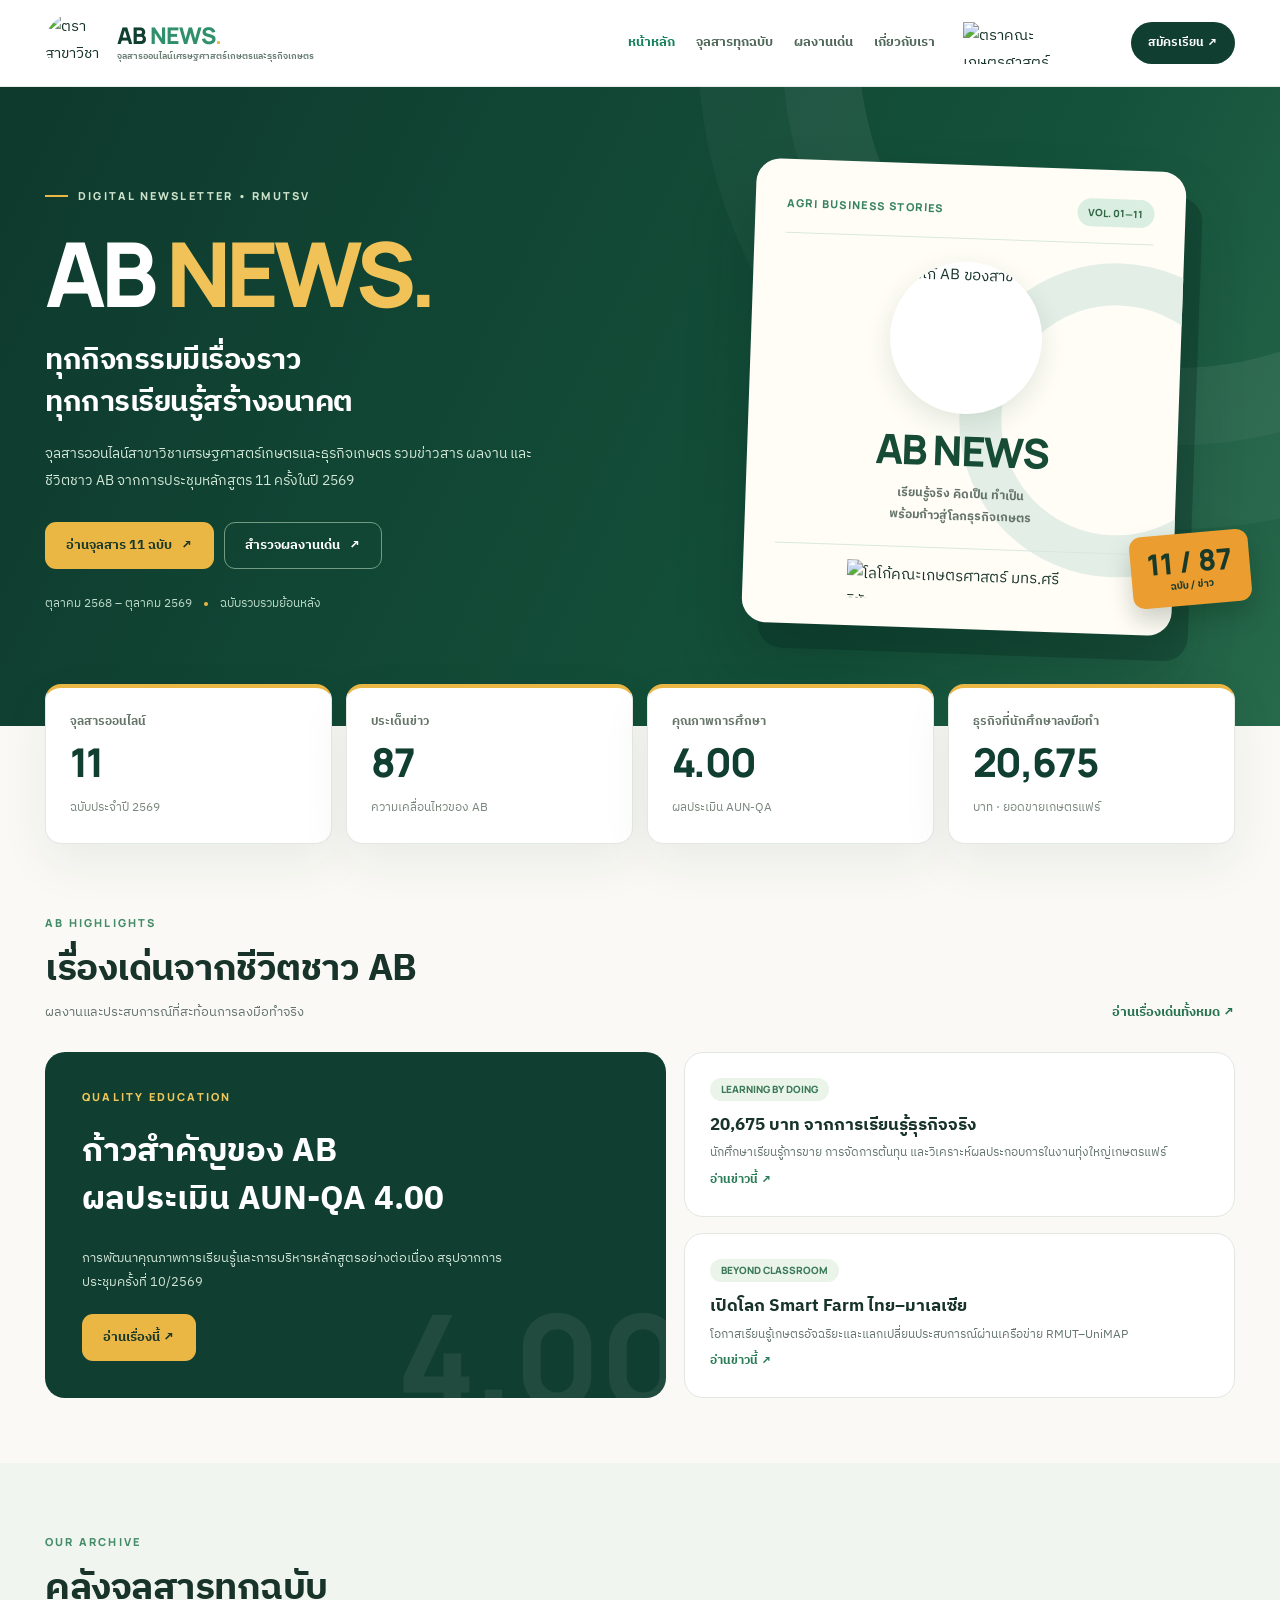
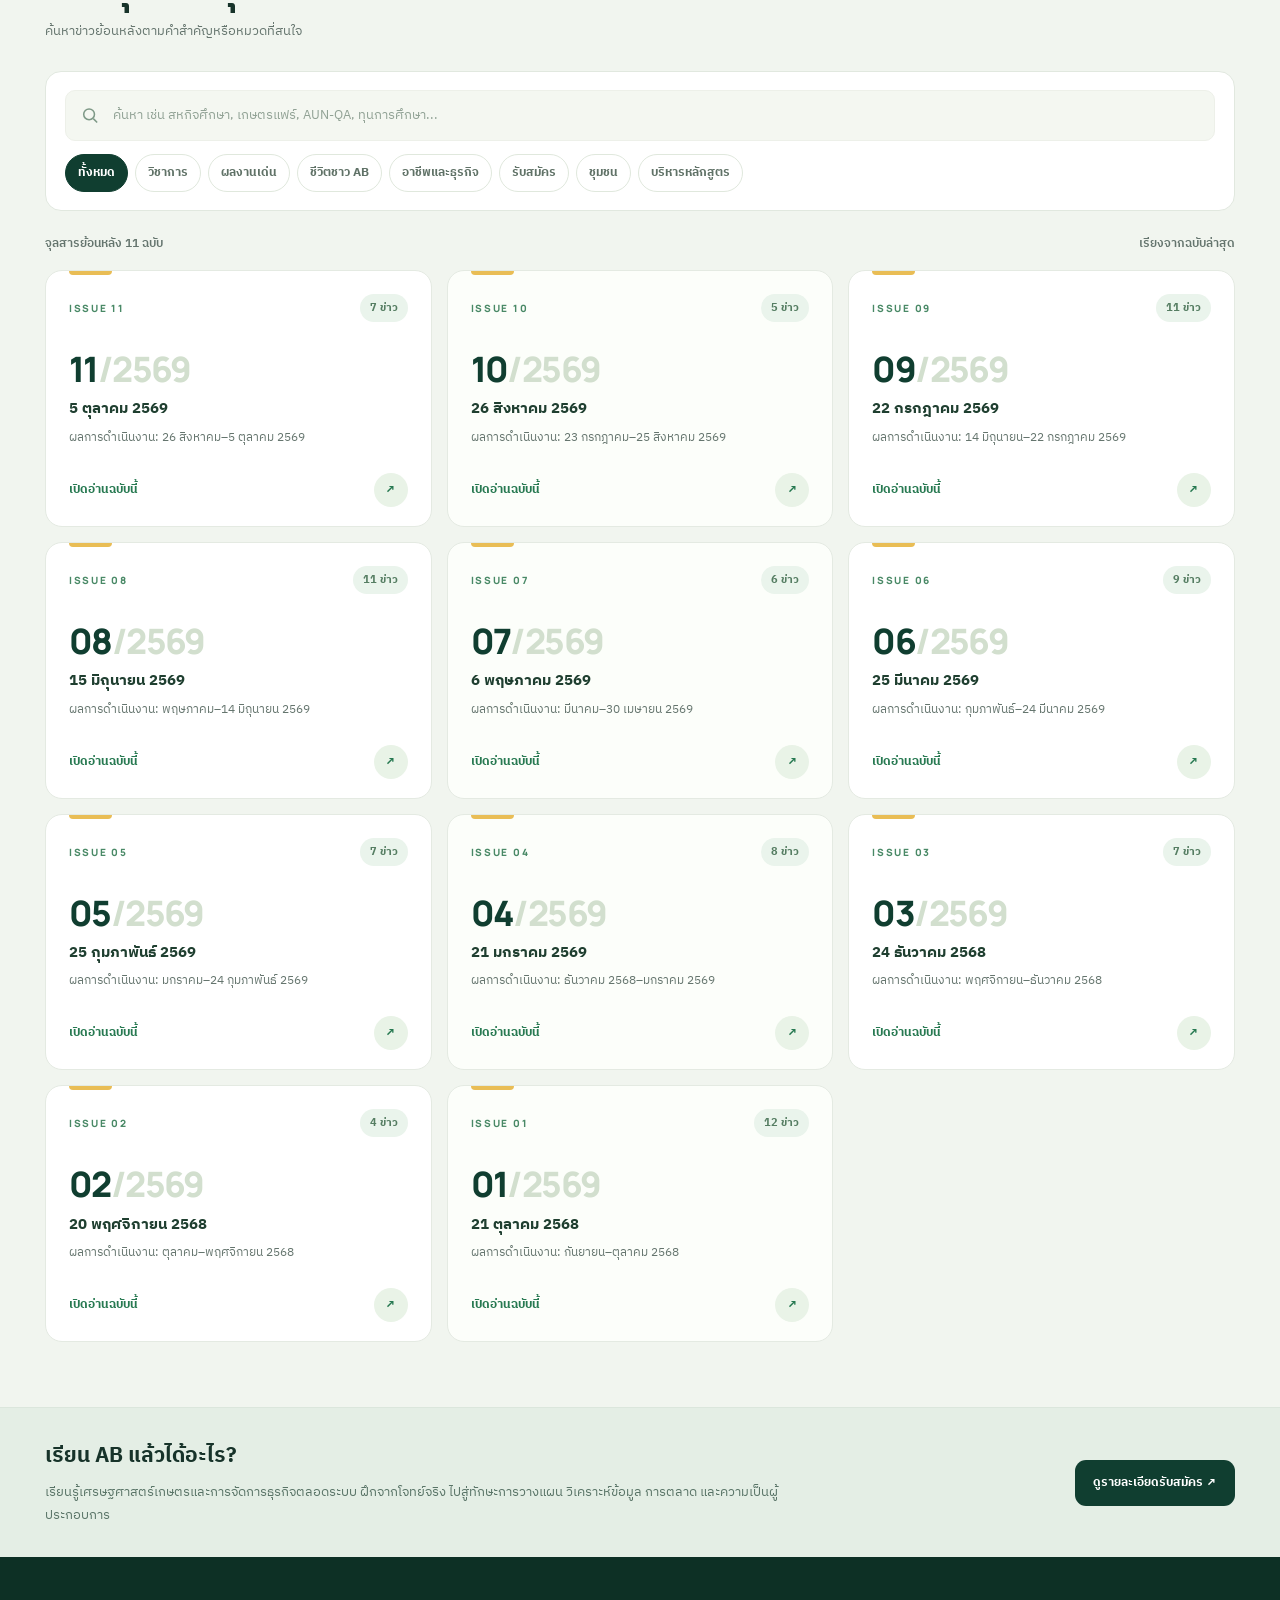
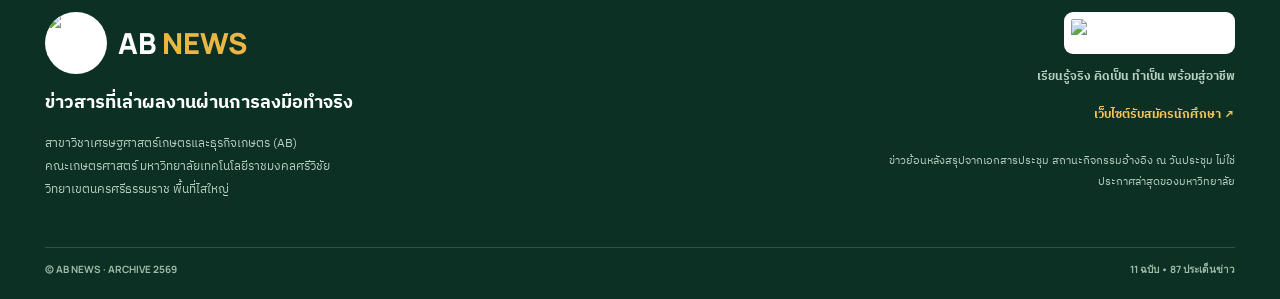
==== index.html @ 900a7d93 "Add files via upload" ====
<!DOCTYPE html>
<html lang="th">
<head>
  <meta charset="UTF-8" />
  <meta name="viewport" content="width=device-width, initial-scale=1" />
  <meta name="theme-color" content="#103e30" />
  <meta name="description" content="AB NEWS จุลสารออนไลน์ สาขาวิชาเศรษฐศาสตร์เกษตรและธุรกิจเกษตร คณะเกษตรศาสตร์ มทร.ศรีวิชัย รวม 11 ฉบับ 87 ข่าว" />
  <title>AB NEWS | จุลสารออนไลน์ สาขาวิชาเศรษฐศาสตร์เกษตรและธุรกิจเกษตร</title>
  <link rel="preconnect" href="https://fonts.googleapis.com">
  <link rel="preconnect" href="https://fonts.gstatic.com" crossorigin>
  <link href="https://fonts.googleapis.com/css2?family=IBM+Plex+Sans+Thai:wght@400;500;600;700&family=Manrope:wght@400;500;600;700;800&display=swap" rel="stylesheet">
  <link rel="icon" type="image/jpeg" href="assets/ab.jpg" />
  <link rel="stylesheet" href="styles.css" />
</head>
<body>
  <a href="#main" class="skip-link">ข้ามไปยังเนื้อหา</a>
  <header class="site-header">
    <div class="container header-inner">
      <a class="brand" href="#/" aria-label="AB NEWS หน้าหลัก">
        <img src="assets/ab.jpg" alt="ตราสาขาวิชา AB" class="brand-ab" />
        <span class="brand-copy"><strong>AB <span>NEWS</span><b class="brand-period">.</b></strong><small>จุลสารออนไลน์เศรษฐศาสตร์เกษตรและธุรกิจเกษตร</small></span>
      </a>
      <nav class="top-nav" aria-label="เมนูหลัก">
        <a href="#/" data-nav="home">หน้าหลัก</a>
        <a href="#/archive" data-nav="archive">จุลสารทุกฉบับ</a>
        <a href="#/highlights" data-nav="highlights">ผลงานเด่น</a>
        <a href="#/about" data-nav="about">เกี่ยวกับเรา</a>
      </nav>
      <div class="header-right">
        <img src="assets/agri.jpg" alt="ตราคณะเกษตรศาสตร์ มหาวิทยาลัยเทคโนโลยีราชมงคลศรีวิชัย" class="header-agri" />
        <a class="header-cta" href="https://admission.rmutsv.ac.th/register.php" target="_blank" rel="noopener noreferrer">สมัครเรียน <span aria-hidden="true">↗</span></a>
      </div>
    </div>
    <div class="mobile-nav" aria-label="เมนูหลักบนมือถือ">
      <a href="#/">หน้าหลัก</a><a href="#/archive">ทุกฉบับ</a><a href="#/highlights">ผลงานเด่น</a><a href="#/about">เกี่ยวกับเรา</a>
    </div>
  </header>
  <main id="main" tabindex="-1"><div id="app"><div class="loading">กำลังโหลด AB NEWS ...</div></div></main>
  <footer class="site-footer">
    <div class="container footer-content">
      <div class="footer-left">
        <div class="footer-mark"><img src="assets/ab.jpg" alt="ตรา AB"/><strong>AB <span>NEWS</span></strong></div>
        <h3>ข่าวสารที่เล่าผลงานผ่านการลงมือทำจริง</h3>
        <p>สาขาวิชาเศรษฐศาสตร์เกษตรและธุรกิจเกษตร (AB)<br/>คณะเกษตรศาสตร์ มหาวิทยาลัยเทคโนโลยีราชมงคลศรีวิชัย<br/>วิทยาเขตนครศรีธรรมราช พื้นที่ไสใหญ่</p>
      </div>
      <div class="footer-right"><img src="assets/agri.jpg" alt="ตราคณะเกษตรศาสตร์" class="footer-agri"/><p><strong>เรียนรู้จริง คิดเป็น ทำเป็น พร้อมสู่อาชีพ</strong></p><a href="https://admission.rmutsv.ac.th/register.php" target="_blank" rel="noopener noreferrer">เว็บไซต์รับสมัครนักศึกษา ↗</a><p class="privacy-note">ข่าวย้อนหลังสรุปจากเอกสารประชุม สถานะกิจกรรมอ้างอิง ณ วันประชุม ไม่ใช่ประกาศล่าสุดของมหาวิทยาลัย</p></div>
    </div>
    <div class="container footer-bottom"><span>© AB NEWS · ARCHIVE 2569</span><span>11 ฉบับ • 87 ประเด็นข่าว</span></div>
  </footer>
  <script src="data.js"></script>
  <script src="app.js"></script>
</body>
</html>
---- styles.css ----
:root {--forest:#103e30;--forest2:#0c3127;--green:#1f6e51;--mint:#dff0e5;--lightmint:#edf5ef;--gold:#eab744;--orange:#eb9d30;--ink:#17332a;--sub:#65756e;--cream:#faf9f5;--card:#fff;--line:#e2e8e1;--font-th:'IBM Plex Sans Thai',Tahoma,sans-serif;--font-en:Manrope,Arial,sans-serif;--shadow:0 18px 50px rgba(21,59,42,.07)}
*{box-sizing:border-box}html{scroll-behavior:smooth}body{margin:0;background:var(--cream);color:var(--ink);font:15px/1.83 var(--font-th)}a{color:inherit;text-decoration:none}button,input{font:inherit}button{cursor:pointer}img{max-width:100%}a:focus-visible,button:focus-visible,input:focus-visible{outline:3px solid var(--orange);outline-offset:3px}.container{width:min(1190px,calc(100% - 52px));margin:0 auto}.skip-link{position:absolute;top:-100px;left:12px;z-index:9999;padding:9px 15px;background:#fff}.skip-link:focus{top:10px}
.site-header{position:sticky;top:0;background:rgba(255,255,255,.96);border-bottom:1px solid #e9ece6;z-index:100;backdrop-filter:blur(12px)}.header-inner{min-height:86px;display:flex;align-items:center;gap:28px}.brand{display:flex;align-items:center;gap:11px;flex-shrink:0}.brand-ab{width:61px;height:61px;object-fit:contain;background:#fff;border-radius:50%}.brand-copy{display:flex;flex-direction:column;gap:1px}.brand-copy strong{font:800 23px/1.2 var(--font-en);letter-spacing:-1px;color:var(--forest)}.brand-copy strong span{color:#31906c}.brand-period{color:var(--gold)}.brand-copy small{font-size:9px;font-weight:600;color:#667b70;line-height:1.4;max-width:225px}.top-nav{margin-left:auto;display:flex;gap:21px;align-items:center}.top-nav a{font-size:13px;font-weight:700;color:#4f6759;white-space:nowrap;padding-block:5px}.top-nav a:hover,.top-nav a.current{color:#15805a}.header-right{display:flex;gap:15px;align-items:center}.header-agri{width:153px;height:42px;object-fit:contain}.header-cta{background:var(--forest);color:#fff;padding:10px 17px;border-radius:999px;font-size:12px;font-weight:700;white-space:nowrap}.header-cta:hover{background:#267251}.mobile-nav{display:none}
.loading{padding:100px 25px;text-align:center;color:var(--sub)}
.hero{background:linear-gradient(116deg,#0e392d 0%,#14523b 70%,#27694b 100%);color:#fff;position:relative;overflow:hidden}.hero:before{content:'';position:absolute;width:640px;height:640px;right:-220px;top:-360px;border:1px solid #ffffff15;border-radius:50%;box-shadow:0 0 0 76px #ffffff09,0 0 0 160px #ffffff08}.hero-inner{display:grid;grid-template-columns:1.05fr .95fr;gap:50px;align-items:center;padding-block:78px 97px;min-height:540px;position:relative}.eyebrow,.kicker{font:800 11px/1.4 var(--font-en);letter-spacing:2.2px}.eyebrow{display:inline-flex;align-items:center;gap:10px;color:#cce2cb}.eyebrow:before{content:'';width:23px;height:2px;background:var(--gold)}.hero h1{font-family:var(--font-en);font-weight:800;font-size:76px;font-size:clamp(59px,7vw,94px);line-height:1;letter-spacing:-5px;margin:22px 0 22px;white-space:nowrap}.hero h1 span{color:#f0c258}.hero h2{font-size:clamp(21px,2.3vw,31px);line-height:1.43;font-weight:700;letter-spacing:-.5px;margin:0 0 16px}.hero p{color:#d3e8da;line-height:1.95;font-size:14px;max-width:500px}.hero-actions{display:flex;gap:10px;flex-wrap:wrap;margin-top:27px}.btn{display:inline-flex;justify-content:center;align-items:center;gap:9px;font-size:13px;font-weight:700;border-radius:11px;padding:11px 20px;border:1px solid transparent}.btn-lime{background:var(--gold);color:#193828}.btn-lime:hover{background:#f3d177}.btn-outline{border:1px solid #719c83;color:#fff}.btn-outline:hover{background:#ffffff17}.btn-white{background:#fff;color:var(--forest);border:1px solid var(--line)}.hero-meta{display:flex;align-items:center;gap:12px;color:#bcdaca;font-size:12px;margin-top:24px}.dot{width:4px;height:4px;border-radius:50%;background:var(--gold)}
.hero-visual{display:flex;justify-content:center;align-items:center;position:relative}.cover-card{width:min(430px,100%);background:#fffdf6;color:var(--ink);border-radius:24px;box-shadow:17px 25px 0 #072a2054,0 40px 65px #001c143b;transform:rotate(2deg);padding:29px 31px 28px;position:relative;overflow:hidden;min-height:384px}.cover-card:before{content:'';position:absolute;right:-95px;top:93px;width:230px;height:230px;border:42px solid #e0ede5;border-radius:50%;opacity:.9}.cover-top{display:flex;justify-content:space-between;align-items:center;gap:10px;border-bottom:1px solid #dae8dd;padding-bottom:16px;position:relative;z-index:2}.cover-top .cover-kicker{font:800 11px var(--font-en);letter-spacing:1.4px;color:#388364}.cover-top .cover-issue{font:800 10px var(--font-en);background:#dbeee2;padding:7px 11px;border-radius:999px;color:#326947}.cover-ab{position:relative;z-index:2;width:152px;height:152px;object-fit:contain;display:block;margin:23px auto 13px;border-radius:50%;box-shadow:0 9px 26px #1d4d3020;background:#fff}.cover-title{position:relative;z-index:2;font:800 41px/1.13 var(--font-en);color:#164b35;text-align:center;letter-spacing:-1.4px}.cover-desc{position:relative;z-index:2;text-align:center;color:#64746b;font-weight:700;font-size:12px;margin:11px auto 20px;max-width:270px}.cover-bottom{border-top:1px solid #dae8dd;position:relative;z-index:2;padding-top:14px;display:flex;align-items:center;justify-content:center}.cover-agri{width:222px;height:38px;object-fit:contain}.hero-float{position:absolute;right:-15px;bottom:24px;padding:13px 17px;background:var(--orange);color:#183a2a;border-radius:12px;box-shadow:0 12px 25px #00190035;transform:rotate(-5deg);text-align:center;font-size:10px;font-weight:700;line-height:1.4}.hero-float b{display:block;font:800 29px/1.1 var(--font-en)}
.metrics{display:grid;grid-template-columns:repeat(4,1fr);gap:14px;position:relative;margin-top:-42px;z-index:2}.metric{background:#fff;border:1px solid #e3e9e0;border-radius:16px;padding:23px 24px;box-shadow:var(--shadow);border-top:4px solid var(--gold)}.metric .label{font-size:12px;color:#647468;font-weight:700}.metric strong{font-family:var(--font-en);font-weight:800;font-size:36px;font-size:clamp(29px,3.1vw,42px);line-height:1.5;letter-spacing:-1.7px;color:var(--forest);display:block}.metric span{font-size:11.5px;color:#7a877d}
.section{padding:65px 0}.section.alt{background:#f1f5ef}.kicker{color:#438c67}.section-heading{display:flex;align-items:end;justify-content:space-between;gap:20px;margin-bottom:27px}.section-heading h2{font-size:clamp(25px,3vw,37px);margin:7px 0 5px;letter-spacing:-.5px;line-height:1.42}.section-heading p{color:var(--sub);margin:0;font-size:13px}.text-link{color:#27734f;font-size:13px;font-weight:700;white-space:nowrap}.text-link:hover{text-decoration:underline}
.feature-grid{display:grid;grid-template-columns:1.06fr .94fr;gap:18px}.featured-main{background:var(--forest);color:#fff;border-radius:20px;min-height:345px;padding:37px;display:flex;flex-direction:column;position:relative;overflow:hidden}.featured-main:after{content:'4.00';position:absolute;right:-20px;bottom:-47px;font:800 128px var(--font-en);color:#ffffff12}.featured-main .kicker{color:#f0c85a}.featured-main h3{font-size:clamp(24px,3vw,33px);line-height:1.45;max-width:470px;margin:24px 0 10px;position:relative;z-index:1}.featured-main p{color:#d0e5d7;font-size:13px;max-width:440px;position:relative;z-index:1}.featured-main a{margin-top:auto;position:relative;z-index:1;align-self:start}.big-number{display:none}.feature-stack{display:grid;grid-template-rows:1fr 1fr;gap:16px}.feature-small{background:#fff;border:1px solid var(--line);border-radius:19px;padding:25px;display:flex;flex-direction:column}.feature-small .mini-num{color:#3b7958;background:#eaf4e9;display:inline-block;align-self:start;font:800 10px/1.5 var(--font-en);padding:4px 11px;border-radius:999px}.feature-small h3{font-size:17px;line-height:1.5;margin:12px 0 5px}.feature-small p{font-size:12px;color:var(--sub);line-height:1.65;margin:0}.feature-small a{margin-top:auto;font-size:12px;font-weight:700;color:#287d55;padding-top:6px}
.archive-controls{background:#fff;border-radius:16px;border:1px solid #e1e8df;padding:18px 19px;margin-bottom:22px}.search-wrap{min-height:51px;background:#f4f7f1;border:1px solid #edf0e9;border-radius:10px;display:flex;align-items:center;gap:12px;padding:0 15px}.search-wrap svg{width:19px;height:19px;color:#7e9987}.search-wrap input{background:transparent;border:0;outline:0;width:100%;font-size:13px;color:var(--ink)}.search-wrap input::placeholder{color:#91a295}.chips{display:flex;gap:7px;flex-wrap:wrap;margin-top:13px}.chip{background:#fff;border:1px solid #e0e8dd;border-radius:999px;padding:7px 12px;font-size:12px;color:#607267;font-weight:700}.chip:hover{border-color:#7fba90}.chip.active{background:var(--forest);color:#fff;border-color:var(--forest)}.count-row{display:flex;justify-content:space-between;color:var(--sub);font-size:12px;margin-bottom:15px;font-weight:600}.issue-grid{display:grid;grid-template-columns:repeat(3,1fr);gap:15px}.issue-card{background:#fff;border:1px solid #e4eae2;border-radius:17px;padding:23px 23px 19px;display:flex;flex-direction:column;min-height:236px;position:relative;transition:transform .2s,box-shadow .2s,border-color .2s}.issue-card:before{content:'';position:absolute;top:0;left:23px;width:43px;height:4px;border-radius:0 0 4px 4px;background:#e9bd55}.issue-card:hover{transform:translateY(-4px);box-shadow:var(--shadow);border-color:#bed6c7}.issue-top{display:flex;align-items:center;justify-content:space-between}.issue-no{font:800 10px var(--font-en);letter-spacing:1.7px;color:#498966}.issue-count{font-size:11px;font-weight:700;color:#557d62;background:#eaf4ec;padding:4px 10px;border-radius:999px}.issue-card h3{font:800 35px/1.15 var(--font-en);letter-spacing:-1.6px;color:var(--forest);margin:27px 0 6px}.issue-card h4{font-weight:700;margin:0;color:#1f3f30}.issue-card p{font-size:12px;color:var(--sub);margin:4px 0}.issue-card .bottom{margin-top:auto;padding-top:20px;display:flex;justify-content:space-between;align-items:center;font-size:12px;font-weight:700;color:#277951}.issue-card .arrow{display:grid;place-items:center;width:34px;height:34px;border-radius:50%;background:#e9f3e7}.issue-card:nth-child(3n+2){background:#fcfefa}
.result-grid{display:grid;grid-template-columns:repeat(2,1fr);gap:13px}.story-card{background:#fff;border:1px solid var(--line);border-radius:16px;padding:23px;display:flex;flex-direction:column;transition:transform .2s,box-shadow .2s}.story-card:hover{transform:translateY(-3px);box-shadow:var(--shadow)}.story-tags{display:flex;gap:7px;align-items:center;flex-wrap:wrap}.tag,.tag-status{display:inline-block;border-radius:999px;padding:4px 10px;font-size:11px;font-weight:700}.tag{background:#e9f4ed;color:#327353}.tag-status{background:#fbf0d8;color:#916f25}.story-card h3{font-size:17px;line-height:1.57;margin:12px 0 7px}.story-card p{font-size:13px;color:var(--sub);margin:0 0 13px}.story-card .story-bottom{margin-top:auto;border-top:1px solid var(--line);padding-top:12px;font-size:11px;color:#728579}.empty{background:#fff;border:1px dashed #b9cabc;border-radius:13px;text-align:center;padding:50px;color:var(--sub)}
.intro-strip{background:#e4eee5;border-top:1px solid #dbe6dc}.intro-strip-inner{display:flex;gap:20px;align-items:center;justify-content:space-between;padding:29px 0}.intro-strip h3{font-size:21px;margin:0 0 5px}.intro-strip p{color:#597467;max-width:760px;font-size:13px;margin:0}.strip-cta{padding:12px 18px;border-radius:11px;background:var(--forest);color:#fff;font-size:12px;font-weight:700;white-space:nowrap}
.subhero{background:linear-gradient(110deg,#113b2e,#1b5e42);color:#fff;position:relative;overflow:hidden}.subhero:after{content:'';position:absolute;right:-90px;top:-120px;width:320px;height:320px;border:55px solid #ffffff12;border-radius:50%}.subhero-inner{position:relative;z-index:1;padding:52px 0 59px}.breadcrumb{font-size:12px;color:#bfd7c9}.breadcrumb a:hover{text-decoration:underline}.subhero h1{font-size:clamp(29px,4vw,44px);line-height:1.4;margin:15px 0 7px}.subhero p{color:#d2e7d9;max-width:750px;font-size:14px}.subhero .issue-bignum{font-family:var(--font-en);font-weight:800;font-size:92px;font-size:clamp(63px,9vw,116px);line-height:1.06;letter-spacing:-4px;color:#f0c45d;margin:17px 0 3px}.meeting-details{display:flex;gap:16px;flex-wrap:wrap;color:#d4e7d9;font-size:13px;margin-top:15px}.meeting-details span:before{content:'•';padding-right:11px;color:var(--gold)}.subhero-logos{display:flex;align-items:center;gap:10px;background:#fff;padding:8px 12px;border-radius:12px;width:fit-content;margin-top:18px}.subhero-logos .sh-ab{width:43px;height:43px;object-fit:contain;border-radius:50%}.subhero-logos .sh-agri{width:169px;height:35px;object-fit:contain}
.issue-body{padding:38px 0 76px}.back-link{color:#377c55;font-size:13px;font-weight:700;display:inline-block;margin-bottom:18px}.issue-warning{background:#fff8e9;border:1px solid #f0dfba;color:#796437;padding:12px 15px;font-size:12px;border-radius:10px;margin-bottom:18px}.issue-layout{display:grid;grid-template-columns:minmax(0,1fr) 280px;gap:24px}.issue-list{display:flex;flex-direction:column;gap:11px}.news-entry{display:grid;grid-template-columns:43px 1fr;gap:17px;scroll-margin-top:104px;background:#fff;border:1px solid var(--line);border-radius:14px;padding:22px 23px}.news-entry .ordinal{color:#d2aa48;font:800 27px/1.25 var(--font-en)}.news-entry h2{font-size:18px;line-height:1.52;margin:10px 0 6px}.news-entry p{color:#62746a;font-size:14px;margin:0}.article-anchor{font-size:11px;color:#36825b;font-weight:700;display:inline-block;margin-top:13px}.issue-aside{position:sticky;top:109px;align-self:start}.aside-box{background:#fff;border:1px solid var(--line);border-radius:14px;padding:21px;margin-bottom:13px}.aside-box h3{font-size:16px;margin:4px 0 12px}.aside-box p{font-size:12px;color:var(--sub)}.aside-box .btn{width:100%;margin-top:7px;padding-inline:8px}.aside-num{font:800 46px/1.2 var(--font-en);color:var(--forest)}.toc-list{padding:0;list-style:none;margin:0}.toc-list li{border-top:1px solid var(--line)}.toc-list a{display:flex;gap:9px;font-size:12px;line-height:1.6;padding:9px 0}.toc-list a:hover{color:#298456}.toc-list b{color:#d4a542;font-family:var(--font-en)}
.about-grid,.highlight-grid{display:grid;grid-template-columns:repeat(2,1fr);gap:17px}.about-card,.highlight-hero{background:#fff;border:1px solid var(--line);border-radius:17px;padding:28px}.about-card h3{font-size:19px;margin:5px 0 8px}.about-card p,.about-card li,.highlight-hero p{font-size:13px;color:var(--sub)}.about-card ul{padding-left:23px}.highlight-hero h3{font-size:21px;margin:14px 0 7px}.highlight-icon{font-size:29px;color:var(--green)}.highlight-value{font:800 39px var(--font-en);color:var(--forest)}
.site-footer{background:#0d3025;color:#fff}.footer-content{display:flex;gap:40px;justify-content:space-between;padding:55px 0 34px}.footer-left h3{font-size:18px;margin:13px 0}.footer-left p,.footer-right p{font-size:12px;color:#b7d0c1;line-height:1.9}.footer-mark{display:flex;gap:11px;align-items:center}.footer-mark img{width:62px;height:62px;object-fit:contain;border-radius:50%;background:#fff}.footer-mark strong{font:800 29px var(--font-en)}.footer-mark strong span{color:var(--gold)}.footer-right{text-align:right;max-width:350px}.footer-right .footer-agri{width:245px;height:55px;object-fit:contain;background:#fff;border-radius:9px;padding:7px}.footer-right a{font-size:12px;color:#f1c65c;font-weight:700}.footer-right .privacy-note{margin-top:23px;font-size:11px}.footer-bottom{display:flex;justify-content:space-between;border-top:1px solid #ffffff26;color:#9bbca7;padding:14px 0 22px;font:700 10px var(--font-en)}
@media(max-width:1120px){.top-nav{gap:12px}.top-nav a{font-size:12px}.header-agri{width:127px}.header-inner{gap:16px}.brand-copy small{max-width:190px}.brand-ab{width:54px;height:54px}.brand-copy strong{font-size:21px}.hero-inner{gap:25px}}
@media(max-width:920px){.top-nav{display:none}.mobile-nav{display:flex;justify-content:center;gap:22px;padding:8px 16px 10px;border-top:1px solid var(--line)}.mobile-nav a{font-size:12px;font-weight:700;color:#507760}.header-inner{min-height:72px}.header-right{margin-left:auto}.hero-inner{gap:26px}.cover-card{width:350px;min-height:340px}.cover-ab{width:126px;height:126px;margin:16px auto}.cover-title{font-size:35px}.hero-float{right:-7px}.issue-layout{grid-template-columns:minmax(0,1fr) 220px}.metrics{grid-template-columns:repeat(2,1fr)}}
@media(max-width:700px){.container{width:min(100% - 30px,560px)}.site-header{position:sticky}.header-inner{gap:7px;padding:7px 0;min-height:76px}.brand-ab{width:46px;height:46px}.brand-copy strong{font-size:20px}.brand-copy small{font-size:8px;max-width:150px}.header-agri{width:98px;height:30px}.header-right{gap:6px;flex-direction:column;align-items:flex-end}.header-cta{font-size:10px;padding:6px 10px}.mobile-nav{gap:18px;overflow-x:auto;white-space:nowrap}.mobile-nav a{font-size:11px}.hero-inner{grid-template-columns:1fr;gap:28px;padding:48px 0 87px}.hero h1{font-size:clamp(59px,15vw,79px);letter-spacing:-3px;margin:16px 0}.hero h2{font-size:22px}.hero p{font-size:13px}.hero-visual{margin-top:2px}.cover-card{transform:rotate(1deg);width:min(380px,92%);min-height:345px;padding:20px 24px}.cover-agri{width:213px}.hero-float{bottom:15px;right:0}.metrics{margin-top:-45px;gap:9px}.metric{padding:17px 14px;border-radius:12px}.metric strong{font-size:29px}.metric .label,.metric span{font-size:10px}.section{padding:51px 0}.section-heading{align-items:start}.section-heading h2{font-size:25px}.section-heading p{font-size:12px}.section-heading .text-link{font-size:11px}.feature-grid{grid-template-columns:1fr}.featured-main{min-height:310px;padding:25px}.featured-main h3{font-size:25px}.feature-stack{gap:11px}.feature-small{min-height:195px}.issue-grid,.result-grid,.highlight-grid,.about-grid{grid-template-columns:1fr;gap:11px}.issue-card{min-height:199px}.intro-strip-inner{flex-direction:column;align-items:start}.subhero-inner{padding:36px 0 44px}.subhero .issue-bignum{font-size:70px}.subhero-logos .sh-agri{width:135px}.meeting-details{gap:8px;flex-direction:column}.issue-layout{grid-template-columns:1fr}.issue-aside{position:static;order:2}.news-entry{grid-template-columns:35px 1fr;gap:11px;padding:19px 15px}.news-entry .ordinal{font-size:23px}.news-entry h2{font-size:16px}.news-entry p{font-size:13px}.footer-content{flex-direction:column;gap:24px;padding:43px 0 25px}.footer-right{text-align:left}.footer-right .footer-agri{width:218px}.footer-bottom{gap:6px;flex-direction:column}}
@media(max-width:380px){.header-agri{display:none}.brand-copy small{font-size:8px}.cover-card{width:100%}.cover-title{font-size:33px}}
@media print{.site-header,.site-footer,.hero-actions,.intro-strip,.issue-aside,.back-link,.article-anchor,.section:not(.print-keep){display:none!important}.subhero{background:white!important;color:black!important}.subhero *{color:#000!important}.issue-layout{display:block}.news-entry{break-inside:avoid}.container{width:100%}}
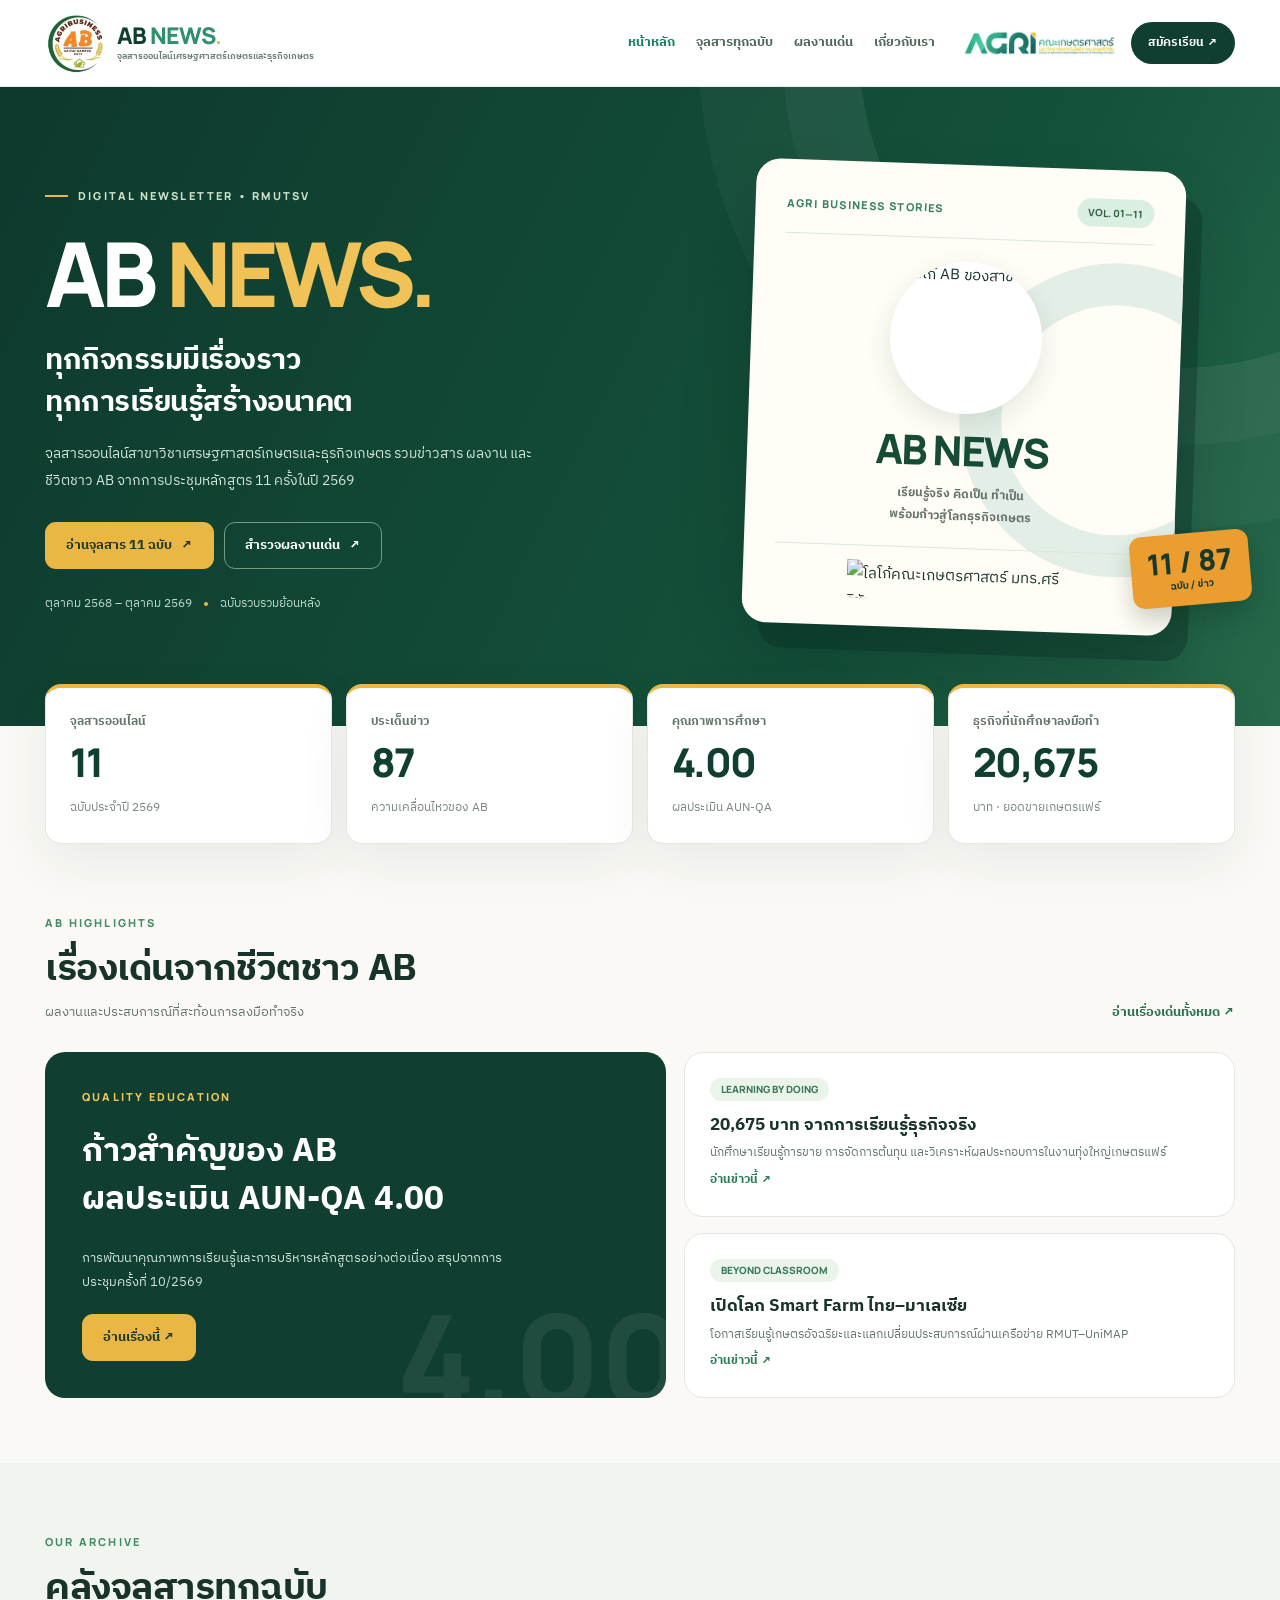
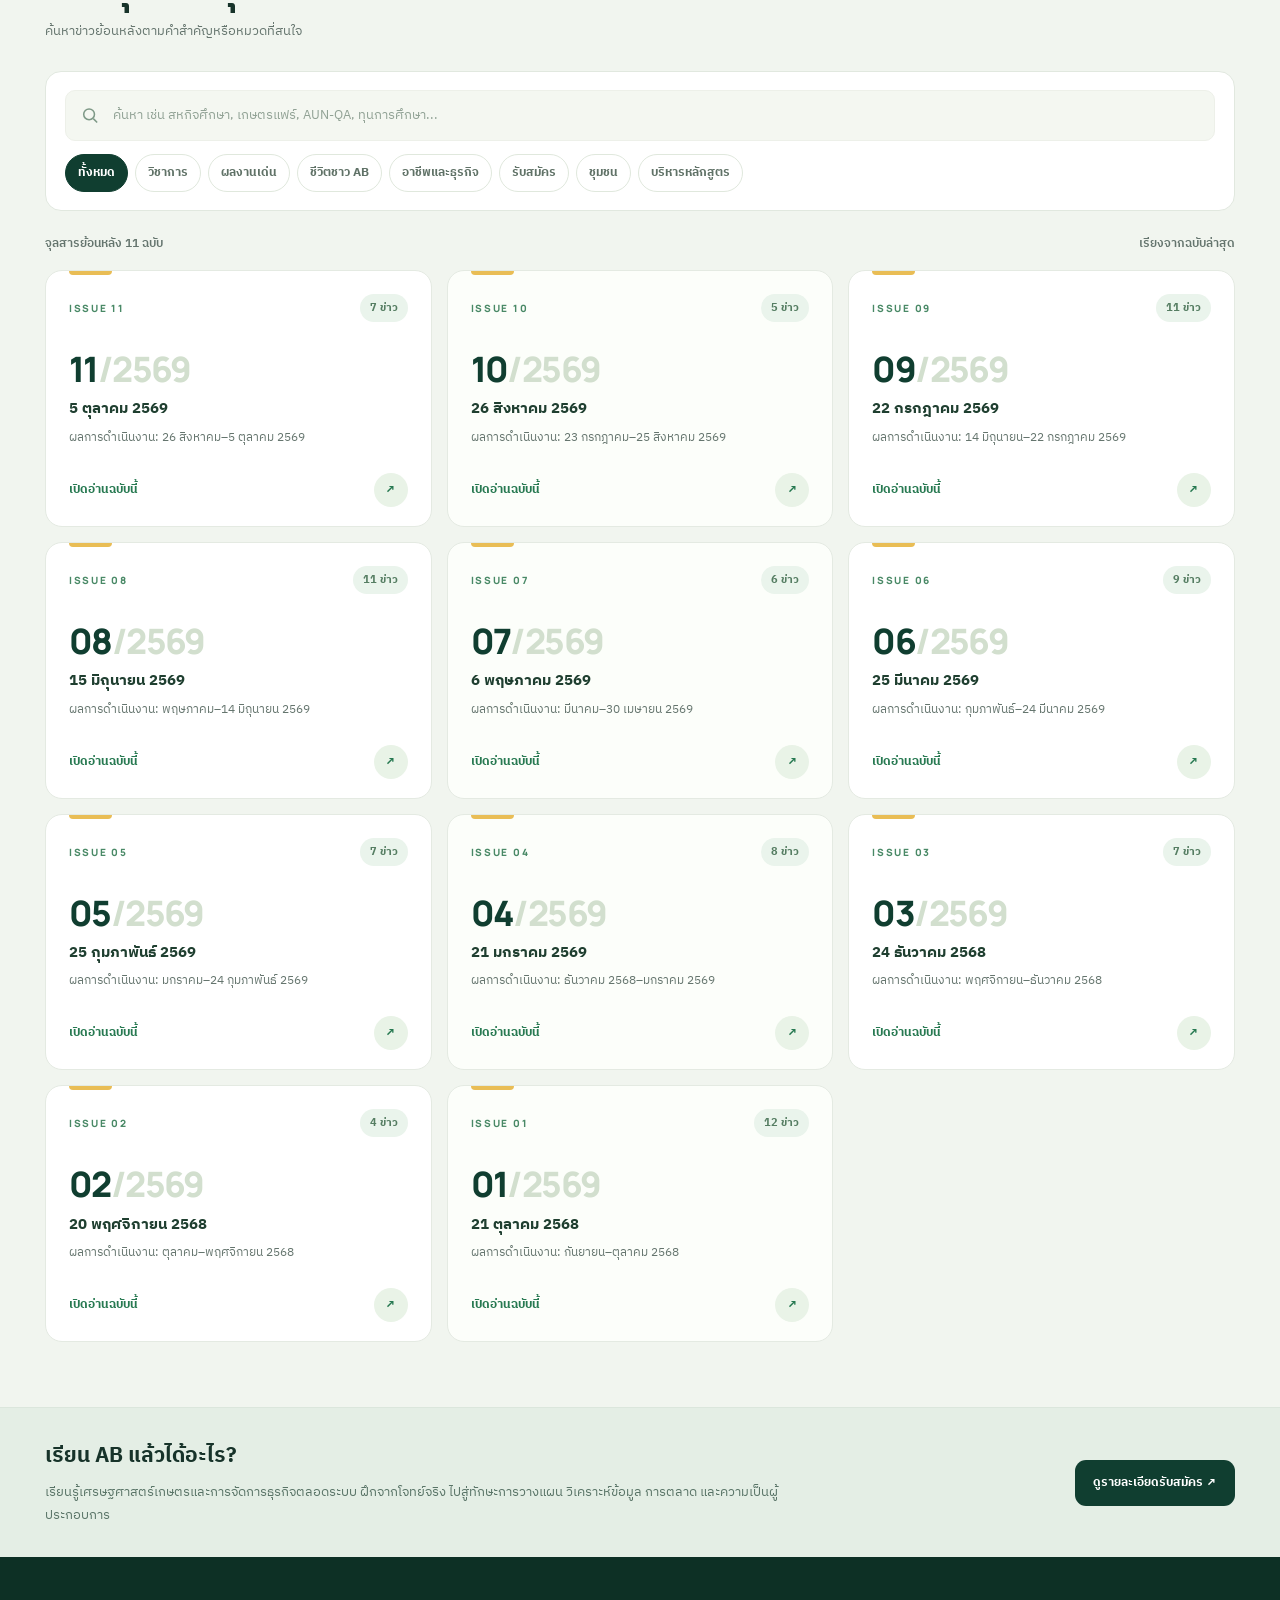
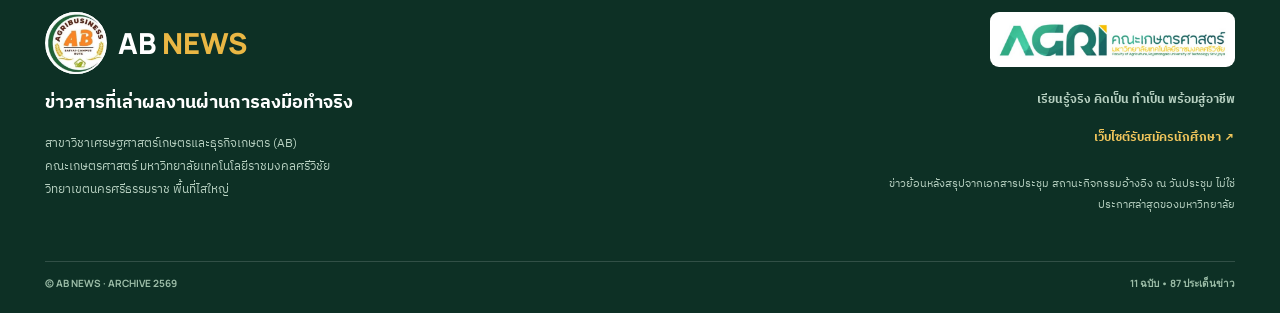
==== commit 38a0aa29: "Update index.html" ====
--- a/index.html
+++ b/index.html
@@ -17,7 +17,7 @@
   <header class="site-header">
     <div class="container header-inner">
       <a class="brand" href="#/" aria-label="AB NEWS หน้าหลัก">
-        <img src="assets/ab.jpg" alt="ตราสาขาวิชา AB" class="brand-ab" />
+        <img src="ab.jpg" alt="ตราสาขาวิชา AB" class="brand-ab" />
         <span class="brand-copy"><strong>AB <span>NEWS</span><b class="brand-period">.</b></strong><small>จุลสารออนไลน์เศรษฐศาสตร์เกษตรและธุรกิจเกษตร</small></span>
       </a>
       <nav class="top-nav" aria-label="เมนูหลัก">
@@ -27,7 +27,7 @@
         <a href="#/about" data-nav="about">เกี่ยวกับเรา</a>
       </nav>
       <div class="header-right">
-        <img src="assets/agri.jpg" alt="ตราคณะเกษตรศาสตร์ มหาวิทยาลัยเทคโนโลยีราชมงคลศรีวิชัย" class="header-agri" />
+        <img src="agri.jpg" alt="ตราคณะเกษตรศาสตร์ มหาวิทยาลัยเทคโนโลยีราชมงคลศรีวิชัย" class="header-agri" />
         <a class="header-cta" href="https://admission.rmutsv.ac.th/register.php" target="_blank" rel="noopener noreferrer">สมัครเรียน <span aria-hidden="true">↗</span></a>
       </div>
     </div>
@@ -39,11 +39,11 @@
   <footer class="site-footer">
     <div class="container footer-content">
       <div class="footer-left">
-        <div class="footer-mark"><img src="assets/ab.jpg" alt="ตรา AB"/><strong>AB <span>NEWS</span></strong></div>
+        <div class="footer-mark"><img src="ab.jpg" alt="ตรา AB"/><strong>AB <span>NEWS</span></strong></div>
         <h3>ข่าวสารที่เล่าผลงานผ่านการลงมือทำจริง</h3>
         <p>สาขาวิชาเศรษฐศาสตร์เกษตรและธุรกิจเกษตร (AB)<br/>คณะเกษตรศาสตร์ มหาวิทยาลัยเทคโนโลยีราชมงคลศรีวิชัย<br/>วิทยาเขตนครศรีธรรมราช พื้นที่ไสใหญ่</p>
       </div>
-      <div class="footer-right"><img src="assets/agri.jpg" alt="ตราคณะเกษตรศาสตร์" class="footer-agri"/><p><strong>เรียนรู้จริง คิดเป็น ทำเป็น พร้อมสู่อาชีพ</strong></p><a href="https://admission.rmutsv.ac.th/register.php" target="_blank" rel="noopener noreferrer">เว็บไซต์รับสมัครนักศึกษา ↗</a><p class="privacy-note">ข่าวย้อนหลังสรุปจากเอกสารประชุม สถานะกิจกรรมอ้างอิง ณ วันประชุม ไม่ใช่ประกาศล่าสุดของมหาวิทยาลัย</p></div>
+      <div class="footer-right"><img src="agri.jpg" alt="ตราคณะเกษตรศาสตร์" class="footer-agri"/><p><strong>เรียนรู้จริง คิดเป็น ทำเป็น พร้อมสู่อาชีพ</strong></p><a href="https://admission.rmutsv.ac.th/register.php" target="_blank" rel="noopener noreferrer">เว็บไซต์รับสมัครนักศึกษา ↗</a><p class="privacy-note">ข่าวย้อนหลังสรุปจากเอกสารประชุม สถานะกิจกรรมอ้างอิง ณ วันประชุม ไม่ใช่ประกาศล่าสุดของมหาวิทยาลัย</p></div>
     </div>
     <div class="container footer-bottom"><span>© AB NEWS · ARCHIVE 2569</span><span>11 ฉบับ • 87 ประเด็นข่าว</span></div>
   </footer>
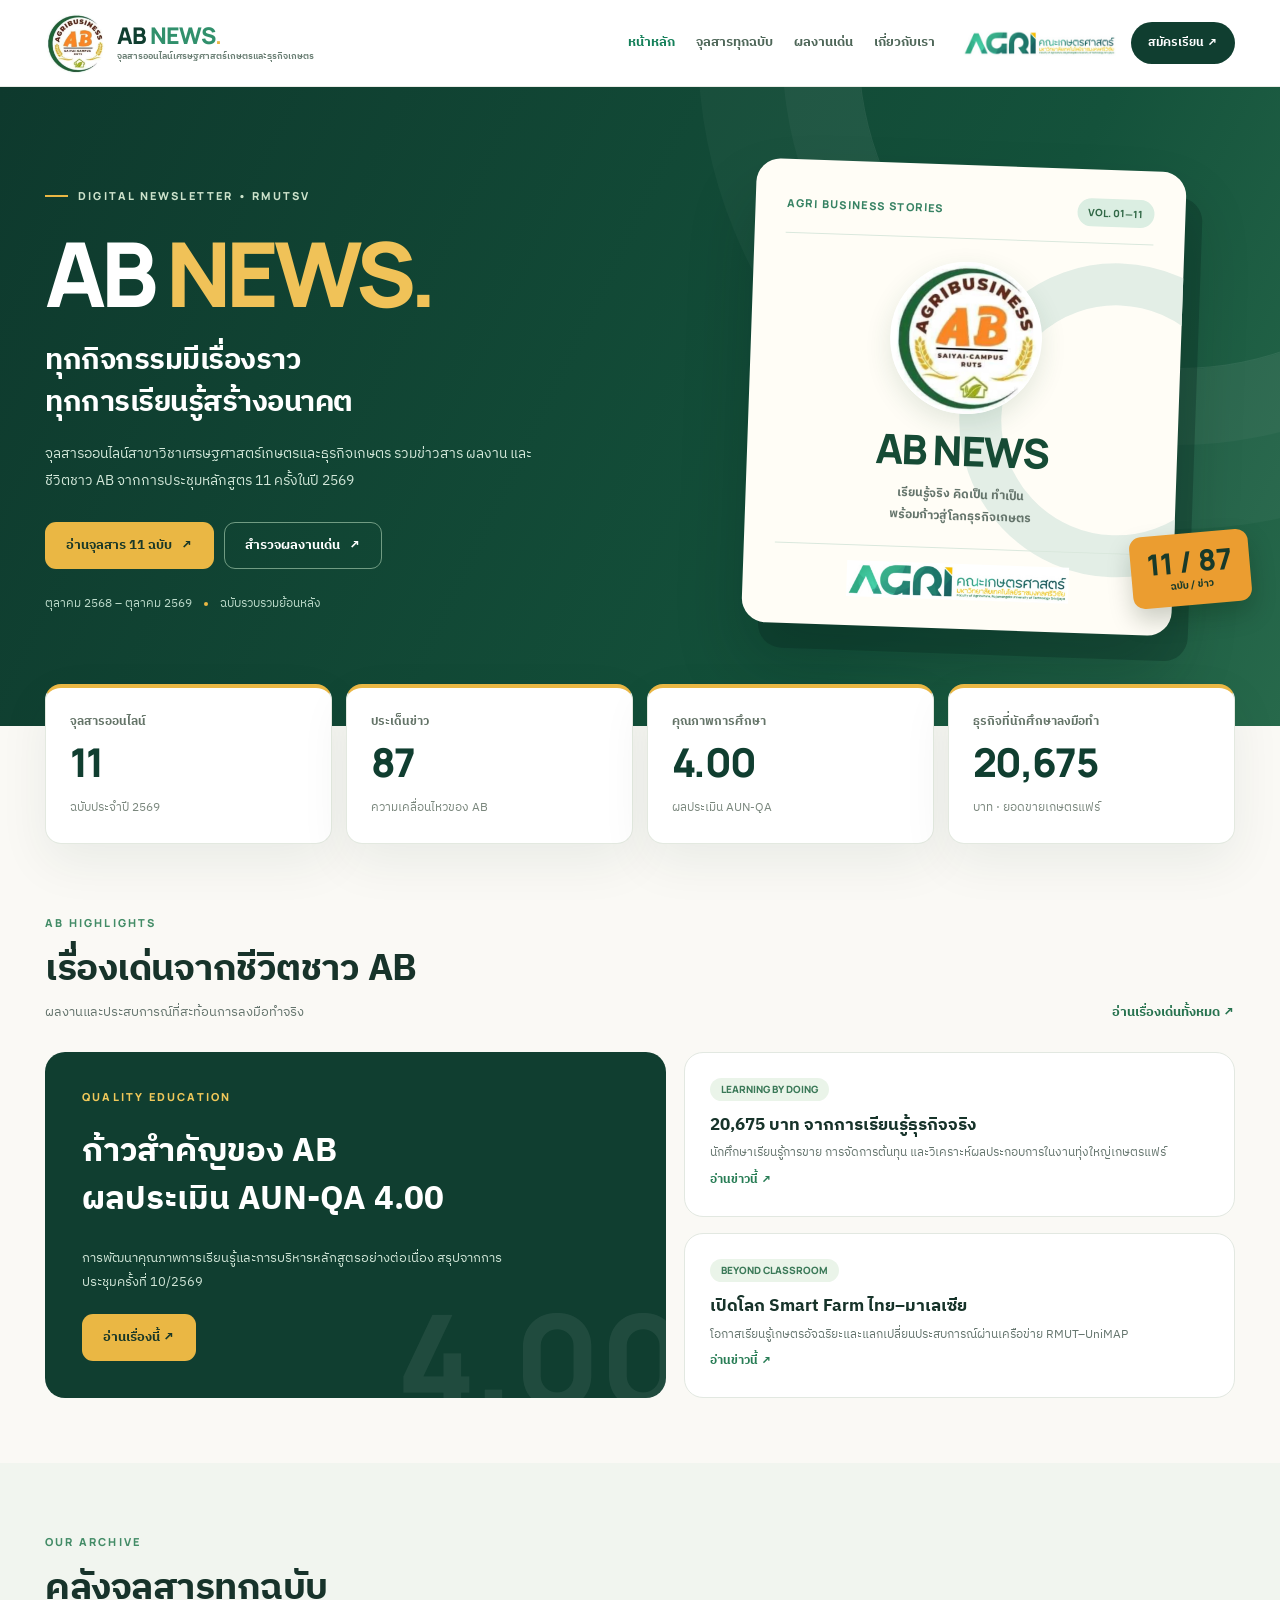
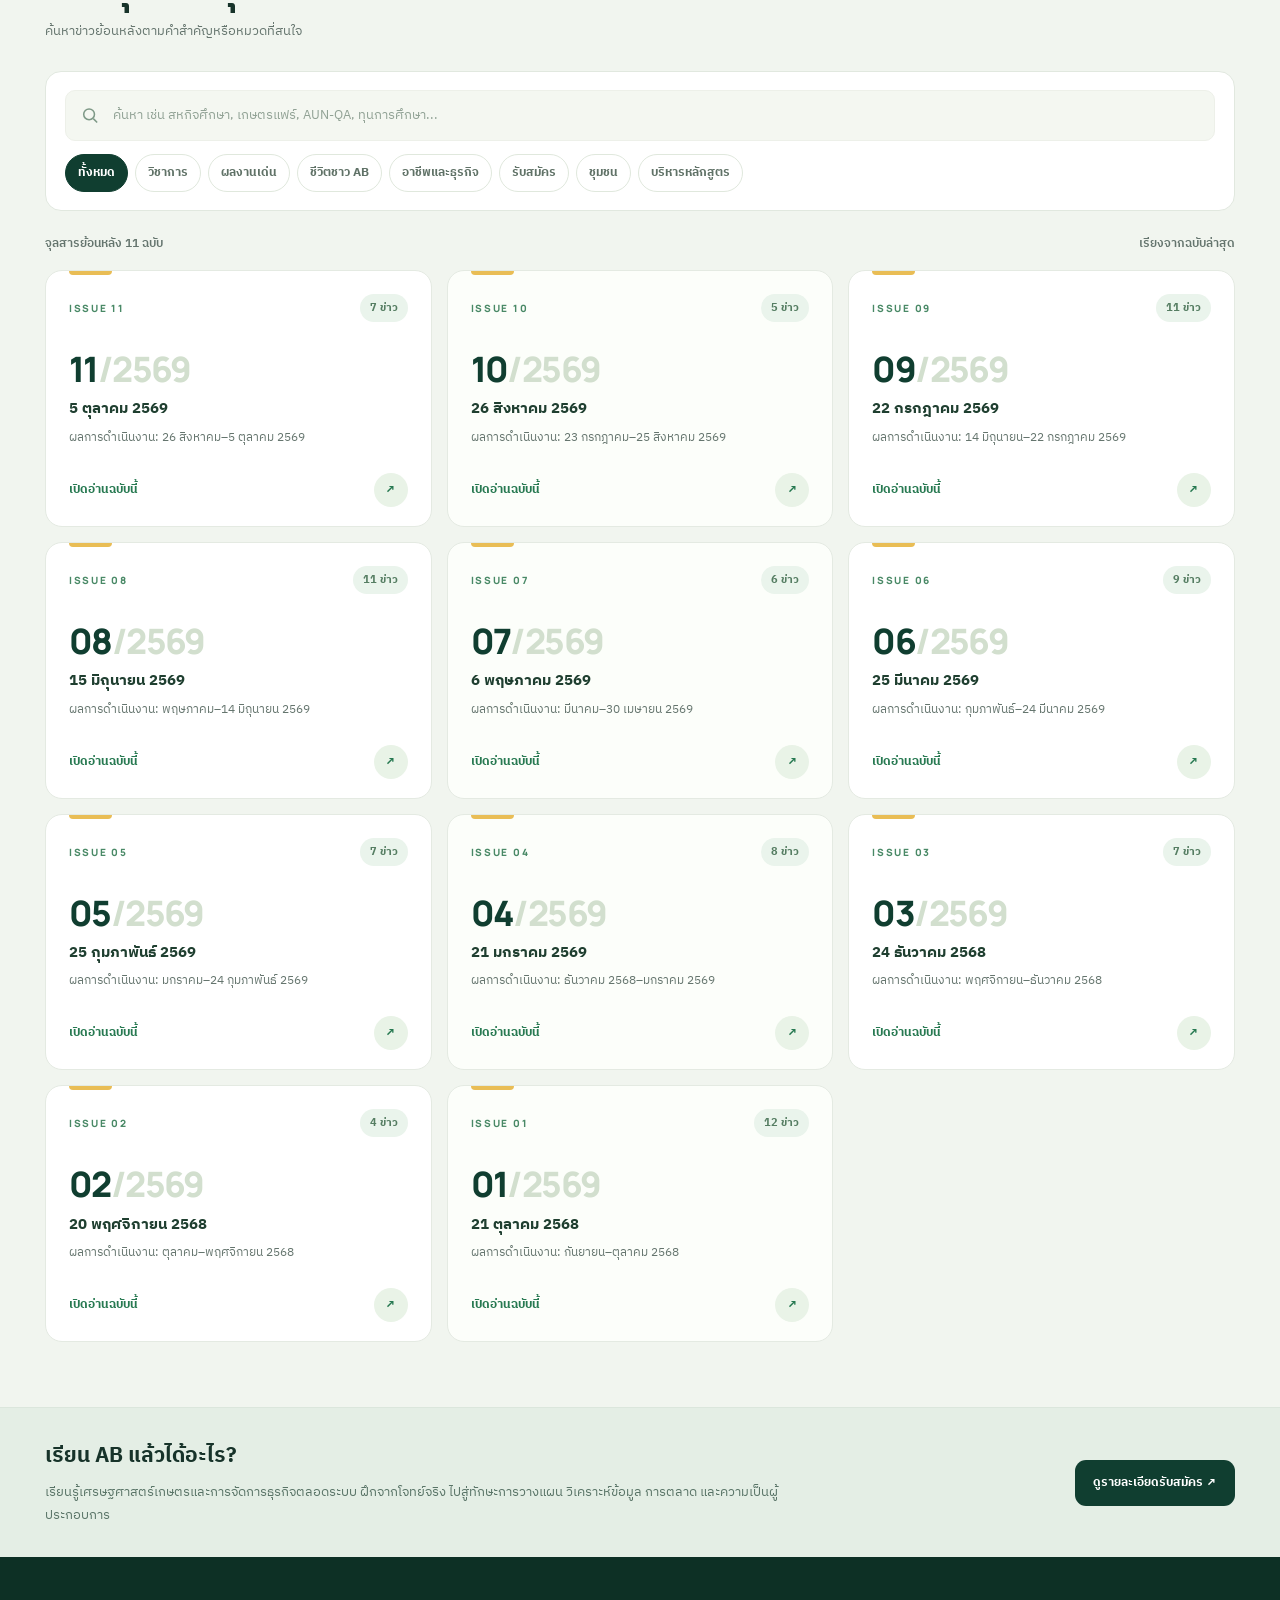
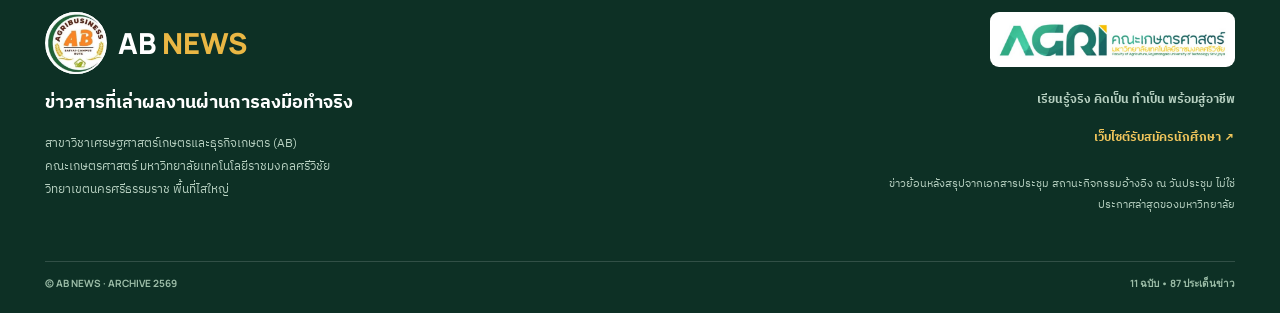
==== commit fbe7a33f: "Update index.html" ====
--- a/index.html
+++ b/index.html
@@ -1,5 +1,13 @@
 <!DOCTYPE html>
 <html lang="th">
+
+  <script async src="https://www.googletagmanager.com/gtm.js?id=GTM-MKW3TXT3"></script>
+<script>
+  window.dataLayer = window.dataLayer || [];
+  function gtag(){dataLayer.push(arguments);}
+  gtag('js', new Date());
+</script>
+  
 <head>
   <meta charset="UTF-8" />
   <meta name="viewport" content="width=device-width, initial-scale=1" />
